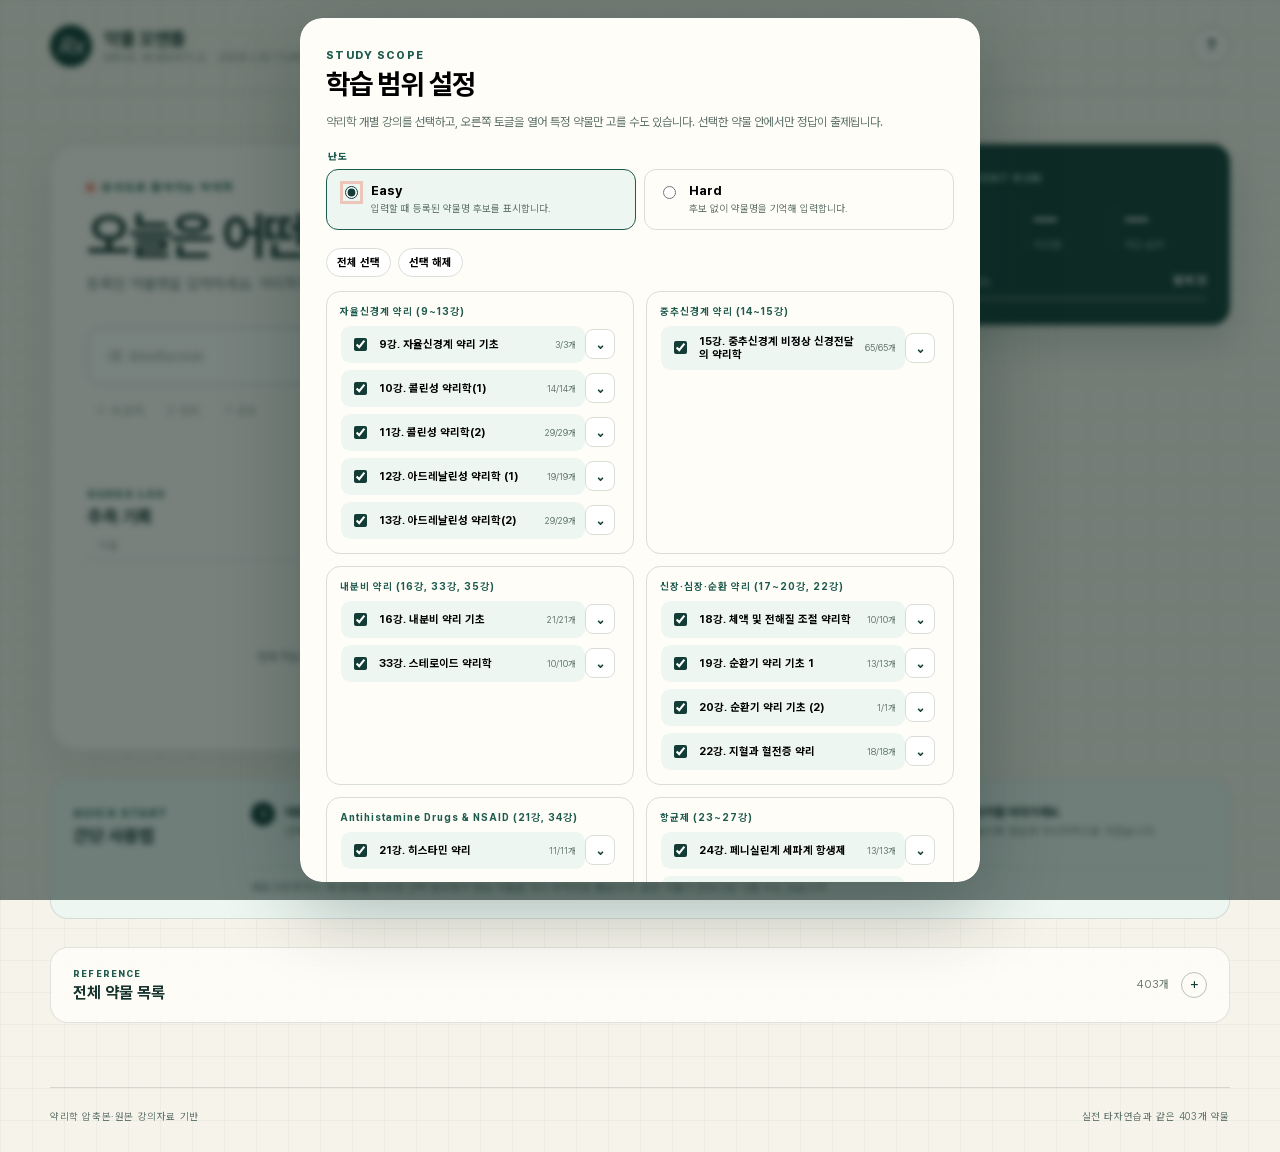
==== semantle/index.html @ 91a032ea "Publish pharmacology practice, recall and semantle study app" ====
<!doctype html>
<html lang="ko">
<head>
  <meta charset="utf-8">
  <meta name="viewport" content="width=device-width, initial-scale=1">
  <link rel="icon" href="data:,">
  <meta name="theme-color" content="#123c35">
  <meta name="description" content="올해 강의 범위의 약물을 유사도로 추리하며 복습하는 1학년 시험대비 약물 꼬맨틀">
  <title>약물 꼬맨틀</title>
  <link rel="stylesheet" href="styles.css?v=20261001-6">
</head>
<body>
  <a class="skip-link" href="#guessInput">입력창으로 바로가기</a>

  <div class="app-shell">
    <header class="site-header">
      <a class="brand" href="../index.html" aria-label="학습 모드 선택으로 돌아가기">
        <span class="brand-mark" aria-hidden="true">Rx</span>
        <span>
          <strong>약물 꼬맨틀</strong>
          <small>DRUG SEMANTLE · 2026 LECTURES</small>
        </span>
      </a>
      <button class="icon-button" id="openHelp" type="button" aria-label="게임 설명 열기" title="게임 설명">?</button>
    </header>

    <main class="game-layout">
      <section class="play-panel" aria-labelledby="gameTitle">
        <div class="eyebrow"><span class="pulse-dot"></span> 유사도로 좁혀가는 약리학</div>
        <div class="intro-row">
          <div>
            <h1 id="gameTitle">오늘은 어떤 약물일까요?</h1>
            <p>등록된 약물명을 입력하세요. 약리학적으로 가까울수록 점수가 높습니다.</p>
          </div>
          <button class="scope-button" id="openScope" type="button" aria-haspopup="dialog">
            <span>선택한 범위</span>
            <strong id="scopeSummary">선택 전</strong>
          </button>
        </div>

        <form class="guess-form" id="guessForm" autocomplete="off">
          <div class="combobox-wrap">
            <label class="sr-only" for="guessInput">약물명</label>
            <input
              id="guessInput"
              type="text"
              role="combobox"
              aria-autocomplete="list"
              aria-controls="suggestions"
              aria-expanded="false"
              placeholder="예: Metformin"
              inputmode="text"
              spellcheck="false"
            >
            <div id="suggestions" class="suggestions" role="listbox" hidden></div>
          </div>
          <button class="primary-button" type="submit">추측하기</button>
        </form>

        <div class="action-row" aria-label="게임 조작">
          <button class="text-button" id="newGame" type="button"><span aria-hidden="true">↻</span> 새 문제</button>
          <button class="text-button" id="hintButton" type="button"><span aria-hidden="true">◇</span> 힌트</button>
          <button class="text-button" id="shareButton" type="button"><span aria-hidden="true">↗</span> 공유</button>
          <button class="text-button danger" id="giveUpButton" type="button">포기</button>
        </div>

        <div class="notice" id="notice" role="status" aria-live="polite"></div>
        <div class="hint-strip" id="hintStrip" hidden></div>

        <section class="result-card" id="answerResult" hidden aria-live="polite"></section>

        <section class="attempts-section" aria-labelledby="attemptsTitle">
          <div class="section-heading">
            <div>
              <span class="section-kicker">GUESS LOG</span>
              <h2 id="attemptsTitle">추측 기록</h2>
            </div>
            <span class="sort-note">유사도 높은 순</span>
          </div>

          <div class="attempt-table-head" aria-hidden="true">
            <span>약물</span><span>유사도</span><span>순위</span>
          </div>
          <div id="attemptList" class="attempt-list"></div>
          <div id="emptyState" class="empty-state">
            <div class="distance-scale" aria-hidden="true">
              <span></span><span></span><span></span><span></span><span></span>
            </div>
            <strong>첫 번째 이름을 입력해 보세요.</strong>
            <p>현재 학습 범위의 약물명을 입력하세요. 같은 대분류·약리학적 계열·핵심 특징이 겹칠수록 정답에 가까워집니다.</p>
          </div>
        </section>
      </section>

      <aside class="side-panel" aria-label="현재 게임 현황">
        <div class="status-card">
          <span class="section-kicker">CURRENT RUN</span>
          <div class="metric-grid">
            <div><strong id="guessCount">0</strong><span>추측</span></div>
            <div><strong id="bestScore">—</strong><span>최고점</span></div>
            <div><strong id="bestRank">—</strong><span>최고 순위</span></div>
          </div>
          <div class="proximity-block">
            <div class="proximity-copy"><span>정답 접근도</span><strong id="proximityLabel">탐색 전</strong></div>
            <div class="meter"><i id="proximityBar"></i></div>
          </div>
        </div>

      </aside>

      <section class="quick-guide" aria-labelledby="quickGuideTitle">
        <div class="quick-guide-head">
          <span class="section-kicker">QUICK START</span>
          <h2 id="quickGuideTitle">간단 사용법</h2>
        </div>
        <ol>
          <li><span>1</span><p><strong>대분류를 선택하세요.</strong> 선택한 범위의 약물만 정답과 입력 후보에 포함됩니다.</p></li>
          <li><span>2</span><p><strong>영문 약물명을 입력하세요.</strong> 대소문자는 구분하지 않고 등록된 별칭도 허용합니다.</p></li>
          <li><span>3</span><p><strong>유사도와 순위를 따라가세요.</strong> 점수가 높을수록 정답과 약리학적으로 가깝습니다.</p></li>
        </ol>
        <p class="refresh-note">새로고침하거나 ‘새 문제’를 누르면 선택 범위에서 정답 약물을 다시 무작위로 뽑습니다. 같은 약물이 연속으로 나올 수도 있습니다.</p>
      </section>

      <section class="catalog-section" aria-labelledby="catalogTitle">
        <button class="catalog-toggle" id="catalogToggle" type="button" aria-expanded="false" aria-controls="catalogPanel">
          <span><small>REFERENCE</small><strong id="catalogTitle">전체 약물 목록</strong></span>
          <span class="catalog-toggle-meta">403개 <i aria-hidden="true">＋</i></span>
        </button>
        <div class="catalog-panel" id="catalogPanel" hidden>
          <div class="table-wrap">
            <table class="catalog-table">
              <thead><tr><th>번호</th><th>약물명</th><th>대분류</th></tr></thead>
              <tbody id="catalogBody"></tbody>
            </table>
          </div>
        </div>
      </section>
    </main>

    <footer>
      <span>약리학 압축본·원본 강의자료 기반</span>
      <span>실전 타자연습과 같은 403개 약물</span>
    </footer>
  </div>

  <dialog id="scopeDialog" class="modal">
    <form method="dialog" class="modal-card" id="scopeForm">
      <div class="modal-head">
        <div><span class="section-kicker">STUDY SCOPE</span><h2>학습 범위 설정</h2></div>
        <button class="icon-button" id="scopeClose" value="cancel" aria-label="닫기">×</button>
      </div>
      <p class="modal-description">약리학 개별 강의를 선택하고, 오른쪽 토글을 열어 특정 약물만 고를 수도 있습니다. 선택한 약물 안에서만 정답이 출제됩니다.</p>
      <fieldset class="difficulty-options">
        <legend>난도</legend>
        <label class="difficulty-card">
          <input type="radio" name="difficulty" value="easy" checked>
          <span><strong>Easy</strong><small>입력할 때 등록된 약물명 후보를 표시합니다.</small></span>
        </label>
        <label class="difficulty-card">
          <input type="radio" name="difficulty" value="hard">
          <span><strong>Hard</strong><small>후보 없이 약물명을 기억해 입력합니다.</small></span>
        </label>
      </fieldset>
      <div class="preset-row">
        <button type="button" class="preset-button" data-preset="all">전체 선택</button>
        <button type="button" class="preset-button" data-preset="none">선택 해제</button>
      </div>
      <div id="lectureOptions" class="lecture-options"></div>
      <div class="scope-count" id="scopeCount"></div>
      <div class="modal-actions">
        <button class="secondary-button" id="scopeCancel" value="cancel">취소</button>
        <button class="primary-button" id="applyScope" value="default">이 범위로 시작</button>
      </div>
    </form>
  </dialog>

  <dialog id="helpDialog" class="modal">
    <form method="dialog" class="modal-card help-card">
      <div class="modal-head">
        <div><span class="section-kicker">HOW TO PLAY</span><h2>게임 방법</h2></div>
        <button class="icon-button" value="cancel" aria-label="닫기">×</button>
      </div>
      <ol class="how-to-list">
        <li><span>01</span><div><strong>대분류를 선택합니다.</strong><p>선택한 범위의 약물만 이번 게임에 포함됩니다.</p></div></li>
        <li><span>02</span><div><strong>약물명을 입력합니다.</strong><p>Easy는 후보를 보여주고, Hard는 후보 없이 영문 약물명을 입력합니다.</p></div></li>
        <li><span>03</span><div><strong>유사도와 순위를 읽습니다.</strong><p>점수는 정답과의 상대적 가까움이며, 순위는 현재 범위 안에서 계산됩니다.</p></div></li>
      </ol>
      <div class="help-note">
        <strong>유사도는 어떻게 계산했나요?</strong>
        <p>약리학 분류 35%(대분류 10·중분류 10·소분류 15), 검수된 특징 문구 40%, 작용 기전 10%, 임상 용도 10%, 부작용 3%, 상호작용 2%를 비교합니다. 강의 선택 범위와 약리학 분류는 별개이며, 약물명 철자는 점수에 반영하지 않습니다.</p>
        <p>특징 문구는 문자 단위 비교와 로컬 LSA 근사로 계산합니다. 부작용·금기는 치료 용도로 취급하지 않고, 자료에 없는 사실은 추정하지 않습니다. 0.1 미만의 양의 점수는 &lt;0.1로 표시합니다.</p>
      </div>
      <button class="primary-button full-button" value="cancel">게임으로 돌아가기</button>
    </form>
  </dialog>

  <div class="toast" id="toast" role="status" aria-live="polite"></div>

  <script src="data.js?v=20261001-6"></script>
  <script src="app.js?v=20261001-6"></script>
</body>
</html>
---- semantle/styles.css ----
@font-face {
  font-family: "Pretendard";
  font-weight: 45 920;
  font-style: normal;
  font-display: swap;
  src: url("../assets/fonts/PretendardVariable.woff2") format("woff2-variations");
}

:root {
  color-scheme: light;
  --ink: #17332e;
  --muted: #64766f;
  --paper: #f6f3ea;
  --panel: #fffdf8;
  --forest: #123c35;
  --forest-2: #1e5a4e;
  --mint: #d8ebe2;
  --mint-2: #edf6f1;
  --line: #d9ded7;
  --line-dark: #b7c2ba;
  --coral: #ed6a50;
  --amber: #e7a838;
  --sand: #eadfca;
  --red: #a94338;
  --shadow: 0 18px 48px rgba(21, 54, 47, 0.09);
  --radius-xl: 28px;
  --radius-lg: 18px;
  --radius-md: 12px;
  --font-sans: "Pretendard", "Noto Sans KR", "Apple SD Gothic Neo", "Segoe UI", sans-serif;
  --font-serif: "Pretendard", "Noto Sans KR", "Apple SD Gothic Neo", "Segoe UI", sans-serif;
}

* { box-sizing: border-box; }
[hidden] { display: none !important; }

html { scroll-behavior: smooth; }

body {
  margin: 0;
  min-width: 320px;
  min-height: 100vh;
  background:
    linear-gradient(rgba(18, 60, 53, 0.035) 1px, transparent 1px),
    linear-gradient(90deg, rgba(18, 60, 53, 0.035) 1px, transparent 1px),
    var(--paper);
  background-size: 32px 32px;
  color: var(--ink);
  font-family: var(--font-sans);
  -webkit-font-smoothing: antialiased;
}

button, input { font: inherit; }
button { color: inherit; }
button:focus-visible, input:focus-visible, summary:focus-visible {
  outline: 3px solid rgba(237, 106, 80, 0.35);
  outline-offset: 2px;
}

.skip-link {
  position: fixed;
  left: 16px;
  top: -60px;
  z-index: 100;
  padding: 10px 14px;
  border-radius: 8px;
  background: var(--forest);
  color: white;
  text-decoration: none;
  transition: top 0.15s ease;
}
.skip-link:focus { top: 16px; }

.app-shell {
  width: min(1180px, calc(100% - 40px));
  margin: 0 auto;
}

.site-header {
  height: 92px;
  display: flex;
  align-items: center;
  justify-content: space-between;
  border-bottom: 1px solid rgba(23, 51, 46, 0.14);
}

.brand {
  display: inline-flex;
  align-items: center;
  gap: 12px;
  color: inherit;
  text-decoration: none;
}
.brand-mark {
  display: grid;
  place-items: center;
  width: 42px;
  height: 42px;
  border: 1px solid var(--forest);
  border-radius: 50%;
  background: var(--forest);
  color: var(--paper);
  font-family: var(--font-serif);
  font-size: 23px;
  font-style: italic;
}
.brand strong { display: block; font-size: 18px; letter-spacing: -0.02em; }
.brand small { display: block; margin-top: 2px; color: var(--muted); font-size: 10px; letter-spacing: 0.14em; }

.icon-button {
  display: grid;
  place-items: center;
  width: 38px;
  height: 38px;
  padding: 0;
  border: 1px solid var(--line-dark);
  border-radius: 50%;
  background: rgba(255, 253, 248, 0.72);
  cursor: pointer;
  font-weight: 700;
  transition: 0.18s ease;
}
.icon-button:hover { border-color: var(--forest); background: white; transform: translateY(-1px); }

.game-layout {
  display: grid;
  grid-template-columns: minmax(0, 1fr) 310px;
  gap: 28px;
  padding: 52px 0 64px;
  align-items: start;
}

.play-panel {
  padding: 36px;
  border: 1px solid rgba(23, 51, 46, 0.13);
  border-radius: var(--radius-xl);
  background: rgba(255, 253, 248, 0.92);
  box-shadow: var(--shadow);
}

.eyebrow, .section-kicker {
  color: var(--forest-2);
  font-size: 11px;
  font-weight: 800;
  letter-spacing: 0.13em;
  text-transform: uppercase;
}
.eyebrow { display: flex; align-items: center; gap: 8px; margin-bottom: 14px; }
.pulse-dot { width: 7px; height: 7px; border-radius: 50%; background: var(--coral); box-shadow: 0 0 0 5px rgba(237, 106, 80, 0.13); }

.intro-row { display: flex; align-items: flex-end; justify-content: space-between; gap: 24px; }
.intro-row h1 {
  margin: 0;
  font-family: var(--font-serif);
  font-size: clamp(34px, 4vw, 52px);
  line-height: 1.08;
  letter-spacing: -0.045em;
  font-weight: 650;
}
.intro-row p { margin: 12px 0 0; color: var(--muted); font-size: 15px; }

.scope-button {
  min-width: 132px;
  padding: 10px 12px;
  border: 1px solid var(--line);
  border-radius: var(--radius-md);
  background: var(--mint-2);
  text-align: left;
  cursor: pointer;
  transition: 0.18s ease;
}
.scope-button:hover { border-color: var(--forest-2); transform: translateY(-1px); }
.scope-button span { display: block; color: var(--muted); font-size: 10px; letter-spacing: 0.08em; }
.scope-button strong { display: block; margin-top: 3px; font-size: 13px; }

.guess-form {
  display: grid;
  grid-template-columns: minmax(0, 1fr) auto;
  gap: 10px;
  margin-top: 34px;
}
.combobox-wrap { position: relative; }
#guessInput {
  width: 100%;
  height: 58px;
  padding: 0 18px;
  border: 1px solid var(--line-dark);
  border-radius: 15px;
  background: #fffefa;
  color: var(--ink);
  font-size: 16px;
  font-family: var(--font-serif);
  font-style: italic;
  letter-spacing: 0.01em;
  transition: 0.18s ease;
}
#guessInput::placeholder { color: #98a59f; }
#guessInput:focus { border-color: var(--forest-2); box-shadow: 0 0 0 4px rgba(30, 90, 78, 0.08); }

.suggestions {
  position: absolute;
  top: calc(100% + 8px);
  left: 0;
  right: 0;
  z-index: 20;
  max-height: 300px;
  overflow: auto;
  padding: 6px;
  border: 1px solid var(--line);
  border-radius: 14px;
  background: white;
  box-shadow: 0 18px 46px rgba(21, 54, 47, 0.16);
}
.suggestion {
  width: 100%;
  display: flex;
  align-items: center;
  justify-content: space-between;
  gap: 12px;
  padding: 10px 12px;
  border: 0;
  border-radius: 9px;
  background: transparent;
  cursor: pointer;
  text-align: left;
}
.suggestion:hover, .suggestion.active { background: var(--mint-2); }
.suggestion strong { overflow: hidden; font-family: var(--font-serif); font-size: 14px; font-style: italic; text-overflow: ellipsis; white-space: nowrap; }
.suggestion small { flex: 0 0 auto; padding: 4px 7px; border-radius: 999px; background: var(--paper); color: var(--muted); font-size: 9px; }

.primary-button, .secondary-button {
  min-height: 48px;
  padding: 0 20px;
  border-radius: 13px;
  border: 1px solid transparent;
  cursor: pointer;
  font-weight: 750;
  transition: 0.18s ease;
}
.primary-button { background: var(--forest); color: white; box-shadow: 0 8px 20px rgba(18, 60, 53, 0.16); }
.primary-button:hover { background: var(--forest-2); transform: translateY(-1px); }
.primary-button:disabled, .secondary-button:disabled { opacity: 0.45; cursor: not-allowed; transform: none; }
.secondary-button { border-color: var(--line-dark); background: white; }
.secondary-button:hover { border-color: var(--forest); }
.guess-form .primary-button { height: 58px; }
.full-button { width: 100%; }

.action-row { display: flex; align-items: center; gap: 4px; margin-top: 12px; }
.text-button {
  padding: 7px 9px;
  border: 0;
  border-radius: 8px;
  background: transparent;
  color: var(--muted);
  cursor: pointer;
  font-size: 12px;
  font-weight: 650;
}
.text-button:hover { background: var(--mint-2); color: var(--forest); }
.text-button.danger { margin-left: auto; color: var(--red); }
.text-button:disabled { opacity: 0.45; cursor: default; }

.notice { min-height: 22px; margin-top: 8px; color: var(--red); font-size: 12px; }
.hint-strip {
  margin: 4px 0 18px;
  padding: 11px 14px;
  border-left: 3px solid var(--amber);
  border-radius: 0 10px 10px 0;
  background: #fff7e7;
  color: #5f4a22;
  font-size: 13px;
}

.attempts-section { margin-top: 28px; }
.section-heading { display: flex; align-items: flex-end; justify-content: space-between; margin-bottom: 12px; }
.section-heading h2, .guide-card h2, .formula-card h2 { margin: 4px 0 0; font-size: 18px; letter-spacing: -0.025em; }
.sort-note { color: var(--muted); font-size: 11px; }
.attempt-table-head, .attempt-row {
  display: grid;
  grid-template-columns: minmax(0, 1fr) 135px 72px;
  gap: 16px;
  align-items: center;
}
.attempt-table-head { padding: 0 12px 8px; color: #8a9892; font-size: 10px; letter-spacing: 0.08em; }
.attempt-table-head span:nth-child(n+2) { text-align: right; }

.attempt-row {
  position: relative;
  padding: 13px 12px;
  border-top: 1px solid var(--line);
  animation: rowIn 0.24s ease both;
}
.attempt-row.latest { margin-top: 3px; border: 1px solid #d9cdb6; border-radius: 12px; background: #fff9ed; }
.attempt-row.winner { border-color: #99c6ae; background: #eef8f1; }
.attempt-name { min-width: 0; }
.attempt-name strong { display: block; overflow: hidden; text-overflow: ellipsis; white-space: nowrap; font-size: 14px; }
.attempt-name em { display: block; overflow: hidden; margin-top: 3px; color: var(--muted); font-family: var(--font-serif); font-size: 11px; text-overflow: ellipsis; white-space: nowrap; }
.match-label { display: inline-block; margin-left: 5px; color: var(--forest-2); font-family: var(--font-sans); font-size: 9px; font-style: normal; font-weight: 700; }
.score-cell { display: grid; grid-template-columns: minmax(40px, 1fr) 42px; gap: 9px; align-items: center; }
.score-track { height: 7px; overflow: hidden; border-radius: 999px; background: #e4e6e1; }
.score-track i { display: block; height: 100%; border-radius: inherit; transform-origin: left; animation: grow 0.45s ease both; }
.score-value, .rank-value { text-align: right; font-variant-numeric: tabular-nums; }
.score-value { font-size: 13px; font-weight: 800; }
.rank-value { color: var(--muted); font-size: 11px; }

.empty-state {
  display: grid;
  justify-items: center;
  padding: 42px 24px 26px;
  border-top: 1px solid var(--line);
  text-align: center;
}
.empty-state strong { margin-top: 16px; font-size: 14px; }
.empty-state p { max-width: 430px; margin: 6px 0 0; color: var(--muted); font-size: 12px; line-height: 1.65; }
.distance-scale { width: min(280px, 80%); display: flex; align-items: center; justify-content: space-between; border-top: 2px solid var(--line-dark); }
.distance-scale span { width: 8px; height: 8px; margin-top: -5px; border-radius: 50%; border: 2px solid var(--panel); background: var(--line-dark); }
.distance-scale span:nth-child(4) { background: var(--amber); }
.distance-scale span:nth-child(5) { width: 11px; height: 11px; background: var(--coral); }

.result-card {
  margin: 12px 0 4px;
  padding: 22px;
  border: 1px solid #b8d4c5;
  border-radius: var(--radius-lg);
  background: linear-gradient(135deg, #eef8f1, #fffdf8 68%);
}
.result-badge { display: inline-flex; padding: 5px 9px; border-radius: 999px; background: var(--forest); color: white; font-size: 10px; font-weight: 800; letter-spacing: 0.08em; }
.result-title { margin: 12px 0 0; font-family: var(--font-serif); font-size: 30px; letter-spacing: -0.035em; }
.result-scientific { margin: 4px 0 0; color: var(--forest-2); font-family: var(--font-serif); font-size: 16px; font-style: italic; }
.result-meta { display: flex; flex-wrap: wrap; gap: 7px; margin-top: 12px; }
.result-meta span { padding: 5px 8px; border: 1px solid #c8dcd1; border-radius: 999px; color: var(--muted); font-size: 10px; }
.study-details { display: grid; gap: 8px; margin-top: 18px; }
.study-details details { border-top: 1px solid #cddfd5; }
.study-details summary { display: flex; justify-content: space-between; padding: 11px 2px; cursor: pointer; font-size: 13px; font-weight: 750; list-style: none; }
.study-details summary::after { content: "+"; color: var(--muted); }
.study-details details[open] summary::after { content: "−"; }
.study-details ul { margin: 0 0 12px; padding-left: 19px; color: #415b54; font-size: 12px; line-height: 1.7; }
.study-details li + li { margin-top: 6px; }

.side-panel { display: grid; gap: 14px; position: sticky; top: 18px; }
.status-card, .guide-card, .formula-card {
  padding: 22px;
  border: 1px solid rgba(23, 51, 46, 0.13);
  border-radius: var(--radius-lg);
  background: rgba(255, 253, 248, 0.88);
}
.status-card { background: var(--forest); color: white; box-shadow: 0 16px 38px rgba(18, 60, 53, 0.18); }
.status-card .section-kicker { color: #a9d3c3; }
.metric-grid { display: grid; grid-template-columns: repeat(3, 1fr); gap: 9px; margin-top: 18px; }
.metric-grid div { min-width: 0; padding-right: 8px; border-right: 1px solid rgba(255,255,255,0.15); }
.metric-grid div:last-child { border-right: 0; }
.metric-grid strong { display: block; overflow: hidden; font-family: var(--font-serif); font-size: 24px; text-overflow: ellipsis; }
.metric-grid span { color: #adcbc1; font-size: 10px; }
.proximity-block { margin-top: 22px; }
.proximity-copy { display: flex; align-items: center; justify-content: space-between; color: #c7dcd4; font-size: 10px; }
.proximity-copy strong { color: white; font-size: 11px; }
.meter { height: 7px; margin-top: 8px; overflow: hidden; border-radius: 999px; background: rgba(255,255,255,0.13); }
.meter i { display: block; width: 0; height: 100%; border-radius: inherit; background: linear-gradient(90deg, #6cae95, #f0c15a, #ed6a50); transition: width 0.45s ease; }

.legend-list { display: grid; gap: 12px; margin: 18px 0 0; padding: 0; list-style: none; }
.legend-list li { display: flex; align-items: center; gap: 10px; color: var(--muted); font-size: 11px; }
.legend-list strong { color: var(--ink); font-variant-numeric: tabular-nums; }
.legend-dot { width: 9px; height: 9px; flex: 0 0 auto; border-radius: 50%; }
.legend-dot.hot { background: var(--coral); }.legend-dot.warm { background: var(--amber); }.legend-dot.mild { background: #9eb986; }.legend-dot.cool { background: #9aa9a3; }
.formula-row { display: flex; justify-content: space-between; padding: 10px 0; border-bottom: 1px solid var(--line); color: var(--muted); font-size: 11px; }
.formula-row:first-of-type { margin-top: 11px; }
.formula-row:last-child { border-bottom: 0; }
.formula-row strong { color: var(--ink); }

.quick-guide {
  grid-column: 1 / -1;
  display: grid;
  grid-template-columns: 150px minmax(0, 1fr);
  gap: 20px 28px;
  padding: 22px;
  border: 1px solid rgba(23, 51, 46, 0.13);
  border-radius: var(--radius-lg);
  background: var(--mint-2);
}
.quick-guide-head h2 { margin: 4px 0 0; font-size: 18px; letter-spacing: -0.025em; }
.quick-guide ol { display: grid; grid-template-columns: repeat(3, 1fr); gap: 14px; margin: 0; padding: 0; list-style: none; }
.quick-guide li { display: grid; grid-template-columns: 25px 1fr; gap: 9px; align-items: start; }
.quick-guide li > span { display: grid; place-items: center; width: 24px; height: 24px; border-radius: 50%; background: var(--forest); color: white; font-size: 10px; font-weight: 800; }
.quick-guide p { margin: 1px 0 0; color: var(--muted); font-size: 11px; line-height: 1.55; }
.quick-guide p strong { display: block; margin-bottom: 2px; color: var(--ink); font-size: 12px; }
.refresh-note { grid-column: 2; padding-top: 11px; border-top: 1px solid #ccddd4; }

.catalog-section {
  grid-column: 1 / -1;
  overflow: hidden;
  border: 1px solid rgba(23, 51, 46, 0.13);
  border-radius: var(--radius-lg);
  background: rgba(255, 253, 248, 0.88);
}
.catalog-toggle {
  width: 100%;
  display: flex;
  align-items: center;
  justify-content: space-between;
  padding: 20px 22px;
  border: 0;
  background: transparent;
  cursor: pointer;
  text-align: left;
}
.catalog-toggle:hover { background: var(--mint-2); }
.catalog-toggle small { display: block; color: var(--forest-2); font-size: 9px; font-weight: 800; letter-spacing: 0.13em; }
.catalog-toggle strong { display: block; margin-top: 4px; font-size: 16px; }
.catalog-toggle-meta { display: flex; align-items: center; gap: 12px; color: var(--muted); font-size: 11px; }
.catalog-toggle-meta i { display: grid; place-items: center; width: 26px; height: 26px; border: 1px solid var(--line-dark); border-radius: 50%; color: var(--forest); font-size: 15px; font-style: normal; }
.catalog-panel { padding: 0 22px 22px; border-top: 1px solid var(--line); }
.table-wrap { max-height: 520px; overflow: auto; border: 1px solid var(--line); border-radius: 12px; background: white; }
.catalog-table { width: 100%; border-collapse: collapse; font-size: 12px; }
.catalog-table th { position: sticky; top: 0; z-index: 1; padding: 10px 12px; background: var(--forest); color: white; text-align: left; font-size: 10px; letter-spacing: 0.06em; }
.catalog-table td { padding: 10px 12px; border-bottom: 1px solid var(--line); color: var(--muted); }
.catalog-table tr:last-child td { border-bottom: 0; }
.catalog-table th:first-child, .catalog-table td:first-child { width: 62px; text-align: center; font-variant-numeric: tabular-nums; }
.catalog-table th:last-child, .catalog-table td:last-child { width: 130px; }
.catalog-table td i { color: var(--ink); font-family: var(--font-serif); font-size: 13px; }

footer { display: flex; justify-content: space-between; padding: 22px 0 30px; border-top: 1px solid rgba(23, 51, 46, 0.14); color: var(--muted); font-size: 10px; letter-spacing: 0.06em; }

.modal {
  width: min(680px, calc(100% - 28px));
  max-height: calc(100vh - 36px);
  padding: 0;
  border: 0;
  border-radius: 22px;
  background: transparent;
  box-shadow: 0 24px 80px rgba(18, 42, 37, 0.32);
}
.modal::backdrop { background: rgba(10, 29, 25, 0.55); backdrop-filter: blur(3px); }
.modal-card { max-height: calc(100vh - 36px); overflow: auto; padding: 26px; border-radius: 22px; background: var(--panel); }
.modal-head { display: flex; align-items: flex-start; justify-content: space-between; gap: 20px; }
.modal-head h2 { margin: 4px 0 0; font-family: var(--font-serif); font-size: 28px; letter-spacing: -0.03em; }
.modal-description { color: var(--muted); font-size: 12px; line-height: 1.6; }
.difficulty-options { display: grid; grid-template-columns: repeat(2, 1fr); gap: 8px; margin: 18px 0 6px; padding: 0; border: 0; }
.difficulty-options legend { grid-column: 1 / -1; margin-bottom: 7px; color: var(--forest-2); font-size: 10px; font-weight: 800; letter-spacing: .1em; }
.difficulty-card { display: grid; grid-template-columns: auto 1fr; gap: 10px; align-items: start; padding: 13px; border: 1px solid var(--line); border-radius: 12px; cursor: pointer; }
.difficulty-card:has(input:checked) { border-color: var(--forest-2); background: var(--mint-2); }
.difficulty-card input { margin-top: 3px; accent-color: var(--forest); }
.difficulty-card strong { display: block; font-size: 13px; }
.difficulty-card small { display: block; margin-top: 3px; color: var(--muted); font-size: 10px; line-height: 1.45; }
.preset-row { display: flex; gap: 7px; margin: 18px 0 14px; }
.preset-button { padding: 7px 10px; border: 1px solid var(--line); border-radius: 999px; background: white; cursor: pointer; font-size: 11px; font-weight: 700; }
.preset-button:hover { border-color: var(--forest-2); background: var(--mint-2); }
.lecture-options { display: grid; grid-template-columns: repeat(2, minmax(0, 1fr)); gap: 12px; }
.lecture-group { padding: 13px; border: 1px solid var(--line); border-radius: 14px; }
.lecture-group h3 { margin: 0 0 8px; color: var(--forest-2); font-size: 10px; letter-spacing: 0.1em; }
.lecture-checks { display: grid; gap: 5px; }
.lecture-check { display: grid; grid-template-columns: auto minmax(0, 1fr) auto; align-items: center; gap: 9px; padding: 9px; border-radius: 9px; cursor: pointer; }
.lecture-check:hover, .lecture-check:has(input:checked) { background: var(--mint-2); }
.lecture-check input { accent-color: var(--forest); }
.lecture-check span { min-width: 0; }
.lecture-check strong { display: block; font-size: 11px; }
.lecture-check small { display: block; overflow: hidden; margin-top: 1px; color: var(--muted); font-size: 10px; text-overflow: ellipsis; white-space: nowrap; }
.lecture-check em { color: var(--muted); font-size: 9px; font-style: normal; }
.lecture-block { overflow: hidden; border: 1px solid transparent; border-radius: 10px; }
.lecture-block:has(.lecture-toggle[aria-expanded="true"]) { border-color: var(--line); }
.lecture-row { display: grid; grid-template-columns: minmax(0, 1fr) 34px; align-items: center; }
.lecture-toggle { width: 30px; height: 30px; padding: 0; border: 1px solid var(--line); border-radius: 8px; background: white; color: var(--forest); cursor: pointer; font-size: 15px; font-weight: 800; }
.lecture-toggle:hover { background: var(--mint-2); }
.parasite-options { display: grid; gap: 3px; padding: 7px; border-top: 1px solid var(--line); background: rgba(255,255,255,.55); }
.parasite-check { display: grid; grid-template-columns: auto minmax(0, 1fr); gap: 8px; align-items: start; padding: 7px; border-radius: 7px; cursor: pointer; }
.parasite-check:hover, .parasite-check:has(input:checked) { background: var(--mint-2); }
.parasite-check input { margin-top: 3px; accent-color: var(--forest); }
.parasite-check strong, .parasite-check em { display: block; overflow-wrap: anywhere; }
.parasite-check strong { font-size: 10px; }
.parasite-check em { margin-top: 2px; color: var(--muted); font-family: var(--font-serif); font-size: 10px; }
.scope-count { margin-top: 12px; color: var(--muted); font-size: 11px; text-align: right; }
.modal-actions { display: flex; justify-content: flex-end; gap: 8px; margin-top: 22px; }

.how-to-list { display: grid; gap: 16px; margin: 24px 0; padding: 0; list-style: none; }
.how-to-list li { display: grid; grid-template-columns: 34px 1fr; gap: 12px; }
.how-to-list > li > span { display: grid; place-items: center; width: 32px; height: 32px; border-radius: 50%; background: var(--mint); color: var(--forest); font-size: 10px; font-weight: 800; }
.how-to-list strong { font-size: 13px; }
.how-to-list p { margin: 4px 0 0; color: var(--muted); font-size: 11px; line-height: 1.55; }
.help-note { margin: 20px 0; padding: 15px; border-radius: 12px; background: var(--paper); }
.help-note strong { font-size: 12px; }
.help-note p { margin: 6px 0 0; color: var(--muted); font-size: 11px; line-height: 1.65; }

.toast { position: fixed; left: 50%; bottom: 24px; z-index: 80; transform: translate(-50%, 20px); padding: 10px 14px; border-radius: 999px; background: var(--forest); color: white; box-shadow: 0 8px 28px rgba(18,60,53,.25); font-size: 12px; opacity: 0; pointer-events: none; transition: .2s ease; }
.toast.show { transform: translate(-50%, 0); opacity: 1; }
.sr-only { position: absolute; width: 1px; height: 1px; padding: 0; margin: -1px; overflow: hidden; clip: rect(0,0,0,0); white-space: nowrap; border: 0; }

@keyframes grow { from { transform: scaleX(0); } to { transform: scaleX(1); } }
@keyframes rowIn { from { opacity: 0; transform: translateY(-5px); } to { opacity: 1; transform: translateY(0); } }

@media (max-width: 920px) {
  .game-layout { grid-template-columns: 1fr; }
  .side-panel { position: static; grid-template-columns: 1fr 1fr; }
  .status-card { grid-column: 1 / -1; }
}

@media (max-width: 640px) {
  .app-shell { width: min(100% - 22px, 1180px); }
  .site-header { height: 74px; }
  .game-layout { padding: 22px 0 38px; gap: 16px; }
  .play-panel { padding: 22px 16px; border-radius: 20px; }
  .intro-row { display: block; }
  .intro-row h1 { font-size: 38px; }
  .scope-button { width: 100%; margin-top: 18px; display: flex; justify-content: space-between; align-items: center; }
  .scope-button strong { margin-top: 0; }
  .guess-form { grid-template-columns: 1fr; margin-top: 22px; }
  .guess-form .primary-button { height: 50px; }
  #guessInput { height: 54px; font-size: 15px; }
  .attempt-table-head, .attempt-row { grid-template-columns: minmax(0, 1fr) 102px 47px; gap: 8px; }
  .attempt-row { padding: 12px 6px; }
  .score-cell { grid-template-columns: 1fr 37px; gap: 6px; }
  .side-panel { grid-template-columns: 1fr; }
  .status-card { grid-column: auto; }
  .guide-card, .formula-card { padding: 18px; }
  .lecture-options { grid-template-columns: 1fr; }
  .difficulty-options { grid-template-columns: 1fr; }
  .quick-guide { grid-template-columns: 1fr; gap: 14px; padding: 18px; }
  .quick-guide ol { grid-template-columns: 1fr; }
  .refresh-note { grid-column: 1; }
  .catalog-panel { padding: 0 10px 10px; }
  .catalog-table th:last-child, .catalog-table td:last-child { width: 90px; }
  .modal-card { padding: 21px 17px; }
  .modal-actions { display: grid; grid-template-columns: 1fr 1.5fr; }
  footer { display: grid; gap: 6px; }
}

@media (prefers-reduced-motion: reduce) {
  *, *::before, *::after { scroll-behavior: auto !important; animation-duration: 0.01ms !important; transition-duration: 0.01ms !important; }
}
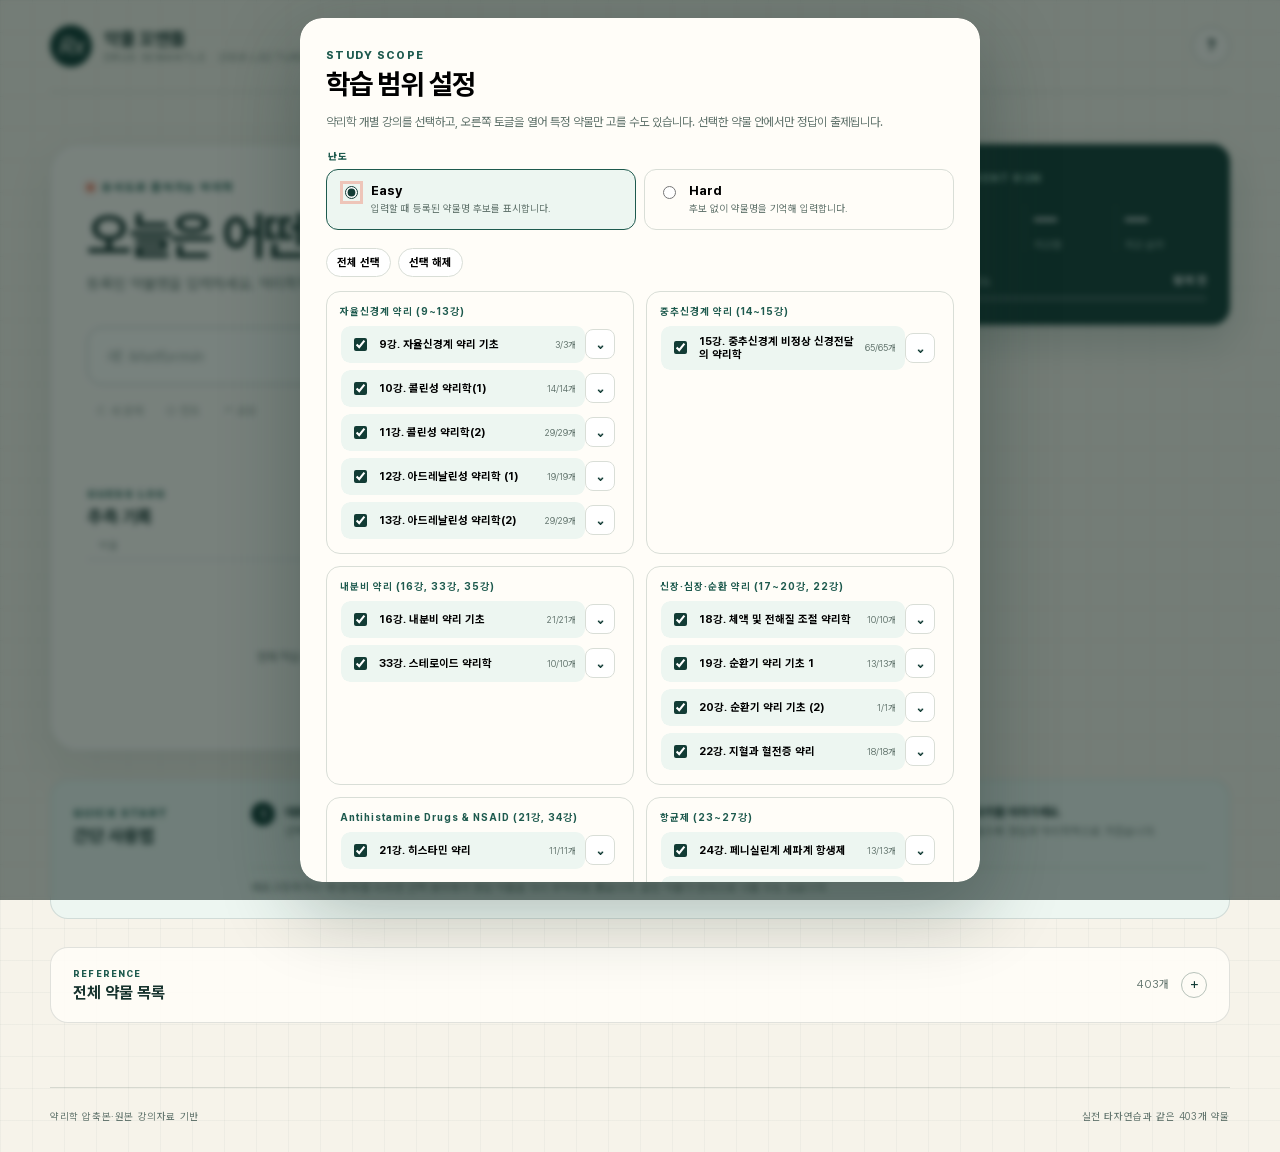
==== commit d833d797: "Polish mixed-language recall terminology and Korean particles" ====
--- a/semantle/index.html
+++ b/semantle/index.html
@@ -7,7 +7,7 @@
   <meta name="theme-color" content="#123c35">
   <meta name="description" content="올해 강의 범위의 약물을 유사도로 추리하며 복습하는 1학년 시험대비 약물 꼬맨틀">
   <title>약물 꼬맨틀</title>
-  <link rel="stylesheet" href="styles.css?v=20261001-6">
+  <link rel="stylesheet" href="styles.css?v=20261001-8">
 </head>
 <body>
   <a class="skip-link" href="#guessInput">입력창으로 바로가기</a>
@@ -196,7 +196,7 @@
 
   <div class="toast" id="toast" role="status" aria-live="polite"></div>
 
-  <script src="data.js?v=20261001-6"></script>
-  <script src="app.js?v=20261001-6"></script>
+  <script src="data.js?v=20261001-8"></script>
+  <script src="app.js?v=20261001-8"></script>
 </body>
 </html>
